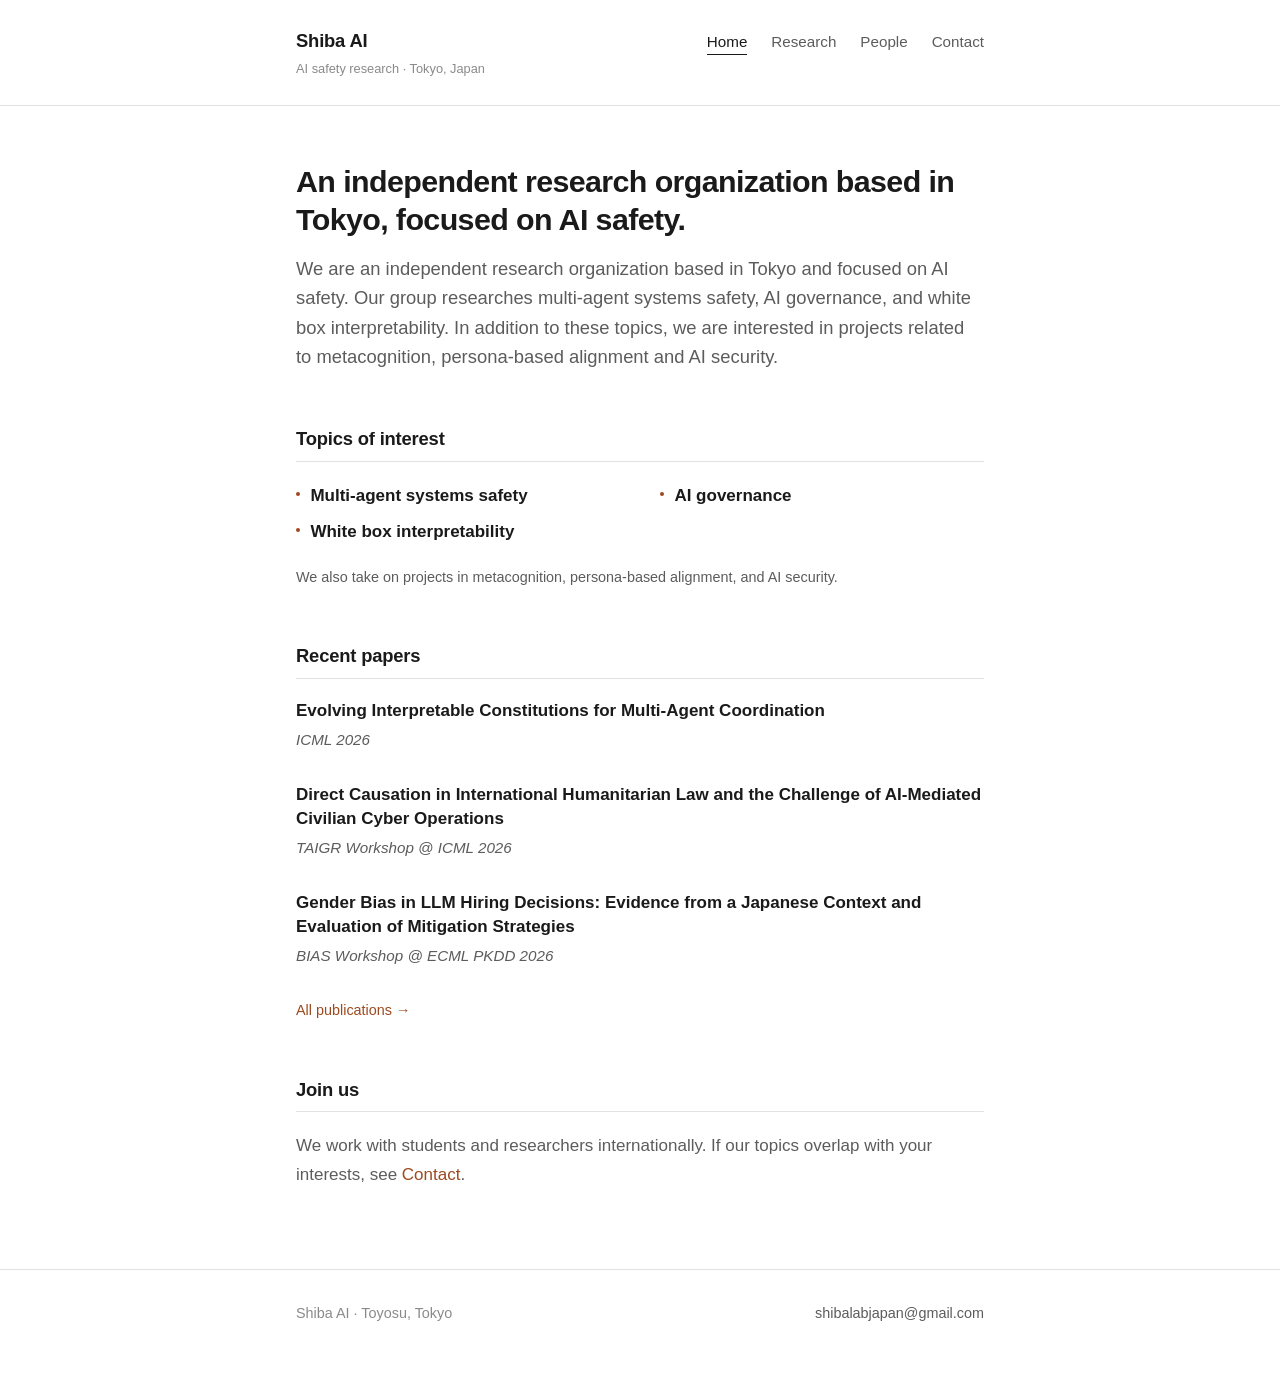
==== index.html @ 81f7149a "add shiba ai website" ====
<!DOCTYPE html>
<html lang="en">
<head>
<meta charset="utf-8">
<meta name="viewport" content="width=device-width, initial-scale=1">
<title>Shiba AI</title>
<meta name="description" content="Shiba AI is an independent research organization based in Tokyo, focused on AI safety.">
<link rel="stylesheet" href="css/style.css">
</head>
<body>

<header class="site-header">
  <div class="wrap">
    <a class="brand" href="index.html">Shiba AI<span>AI safety research &middot; Tokyo, Japan</span></a>
    <nav class="nav">
      <a href="index.html" aria-current="page">Home</a>
      <a href="research.html">Research</a>
      <a href="people.html">People</a>
      <a href="contact.html">Contact</a>
    </nav>
  </div>
</header>

<main class="wrap">

  <h1>An independent research organization based in Tokyo, focused on AI safety.</h1>

  <p class="lede">We are an independent research organization based in Tokyo and
    focused on AI safety. Our group researches multi-agent systems safety, AI
    governance, and white box interpretability. In addition to these topics, we
    are interested in projects related to metacognition, persona-based alignment
    and AI security.</p>

  <h2>Topics of interest</h2>

  <ul class="topics">
    <li>Multi-agent systems safety</li>
    <li>AI governance</li>
    <li>White box interpretability</li>
  </ul>

  <p class="small muted">We also take on projects in metacognition,
    persona-based alignment, and AI security.</p>

  <h2>Recent papers</h2>

  <ul class="pub-list">
    <li class="pub">
      <a class="pub-title" href="https://arxiv.org/abs/2602.00755">Evolving Interpretable Constitutions for Multi-Agent Coordination</a>
      <span class="pub-venue">ICML 2026</span>
    </li>
    <li class="pub">
      <a class="pub-title" href="https://arxiv.org/abs/2606.29175">Direct Causation in International Humanitarian Law and the Challenge of AI-Mediated Civilian Cyber Operations</a>
      <span class="pub-venue">TAIGR Workshop @ ICML 2026</span>
    </li>
    <li class="pub">
      <a class="pub-title" href="https://arxiv.org/abs/2606.18649">Gender Bias in LLM Hiring Decisions: Evidence from a Japanese Context and Evaluation of Mitigation Strategies</a>
      <span class="pub-venue">BIAS Workshop @ ECML PKDD 2026</span>
    </li>
  </ul>

  <p class="small"><a href="research.html">All publications &rarr;</a></p>

  <h2>Join us</h2>

  <p class="muted">We work with students and researchers internationally. If our
    topics overlap with your interests, see <a href="contact.html">Contact</a>.</p>

</main>

<footer class="site-footer">
  <div class="wrap">
    <span>Shiba AI &middot; Toyosu, Tokyo</span>
    <span><a href="mailto:shibalabjapan@gmail.com">shibalabjapan@gmail.com</a></span>
  </div>
</footer>

</body>
</html>
---- css/style.css ----
/* Shiba AI — single stylesheet for the whole site.
   Design: black-on-white academic minimal, one narrow column, generous whitespace.
   Only one accent colour (--accent) is used, for links. */

:root {
  --bg: #ffffff;
  --fg: #1a1a1a;
  --fg-muted: #5c5c5c;
  --fg-faint: #8a8a8a;
  --rule: #e2e2e2;
  --accent: #9c4a1f;
  --accent-bg: #faf5f1;
  --measure: 46rem;
  --font: -apple-system, BlinkMacSystemFont, "Segoe UI", "Helvetica Neue",
    Arial, "Hiragino Kaku Gothic ProN", "Noto Sans JP", sans-serif;
}

@media (prefers-color-scheme: dark) {
  :root {
    --bg: #131313;
    --fg: #e8e6e3;
    --fg-muted: #a8a4a0;
    --fg-faint: #7d7a76;
    --rule: #2e2c2a;
    --accent: #e09a6a;
    --accent-bg: #1c1917;
  }
}

*,
*::before,
*::after {
  box-sizing: border-box;
}

html {
  -webkit-text-size-adjust: 100%;
}

body {
  margin: 0;
  background: var(--bg);
  color: var(--fg);
  font-family: var(--font);
  font-size: 17px;
  line-height: 1.65;
  -webkit-font-smoothing: antialiased;
}

.wrap {
  max-width: var(--measure);
  margin: 0 auto;
  padding: 0 1.5rem;
}

/* ---------- links ---------- */

a {
  color: var(--accent);
  text-decoration: none;
  border-bottom: 1px solid transparent;
}

a:hover {
  border-bottom-color: currentColor;
}

/* ---------- header / nav ---------- */

.site-header {
  border-bottom: 1px solid var(--rule);
  padding: 1.6rem 0;
  margin-bottom: 3.5rem;
}

.site-header .wrap {
  display: flex;
  flex-wrap: wrap;
  align-items: baseline;
  justify-content: space-between;
  gap: 0.75rem 2rem;
}

.brand {
  font-size: 1.15rem;
  font-weight: 600;
  letter-spacing: -0.01em;
  color: var(--fg);
  border: 0;
}

.brand:hover {
  border: 0;
  color: var(--accent);
}

.brand span {
  display: block;
  font-size: 0.8rem;
  font-weight: 400;
  letter-spacing: 0;
  color: var(--fg-faint);
  margin-top: 0.15rem;
}

.nav {
  display: flex;
  flex-wrap: wrap;
  gap: 1.5rem;
  font-size: 0.95rem;
}

.nav a {
  color: var(--fg-muted);
}

.nav a[aria-current="page"] {
  color: var(--fg);
  border-bottom: 1px solid var(--fg);
}

/* ---------- typography ---------- */

h1 {
  font-size: 1.9rem;
  line-height: 1.25;
  letter-spacing: -0.02em;
  margin: 0 0 1rem;
}

h2 {
  font-size: 1.15rem;
  letter-spacing: -0.01em;
  margin: 3.25rem 0 1.25rem;
  padding-bottom: 0.4rem;
  border-bottom: 1px solid var(--rule);
}

h3 {
  font-size: 1rem;
  margin: 2rem 0 0.6rem;
}

p {
  margin: 0 0 1.1rem;
}

.lede {
  font-size: 1.15rem;
  line-height: 1.6;
  color: var(--fg-muted);
}

.muted {
  color: var(--fg-muted);
}

.small {
  font-size: 0.9rem;
}

/* ---------- research topics (home) ---------- */

.topics {
  list-style: none;
  margin: 0 0 1.25rem;
  padding: 0;
  display: grid;
  gap: 0.5rem 2.5rem;
  grid-template-columns: repeat(auto-fit, minmax(15rem, 1fr));
}

.topics li {
  min-width: 0;
  font-weight: 600;
  padding-left: 0.9rem;
  position: relative;
}

.topics li::before {
  content: "";
  position: absolute;
  left: 0;
  top: 0.62em;
  width: 4px;
  height: 4px;
  border-radius: 50%;
  background: var(--accent);
}

/* ---------- publications ---------- */

.pub-list {
  list-style: none;
  margin: 0;
  padding: 0;
}

.pub {
  margin-bottom: 1.9rem;
}

.pub-title {
  display: block;
  color: var(--fg);
  font-weight: 600;
  line-height: 1.45;
}

a.pub-title:hover {
  color: var(--accent);
  border-bottom-color: transparent;
}

.pub-authors {
  display: block;
  font-size: 0.95rem;
  color: var(--fg-muted);
  margin-top: 0.15rem;
}

.pub-venue {
  display: block;
  font-size: 0.95rem;
  color: var(--fg-muted);
  font-style: italic;
  margin-top: 0.15rem;
}

.pub-links {
  margin-top: 0.35rem;
  font-size: 0.88rem;
  display: flex;
  flex-wrap: wrap;
  gap: 0.9rem;
}

/* ---------- people ---------- */

.people-group {
  margin-bottom: 2.5rem;
}

.people-group h2 {
  margin-top: 2.5rem;
}

.people {
  list-style: none;
  margin: 0;
  padding: 0;
  display: grid;
  gap: 0.35rem 2rem;
  grid-template-columns: repeat(auto-fill, minmax(13rem, 1fr));
}

.people li {
  min-width: 0;
}

.people .role {
  color: var(--fg-faint);
  font-size: 0.88rem;
}

/* ---------- contact ---------- */

.facts {
  margin: 0;
}

.facts dt {
  font-weight: 600;
  font-size: 0.9rem;
  color: var(--fg-faint);
  margin-top: 1.4rem;
}

.facts dd {
  margin: 0.15rem 0 0;
}

/* ---------- editorial placeholder ----------
   Deliberately loud so draft copy can't ship by accident.
   Delete the whole .todo block once the real text is in. */

.todo {
  border: 1px dashed var(--accent);
  background: var(--accent-bg);
  border-radius: 4px;
  padding: 1rem 1.2rem;
  margin: 0 0 1.5rem;
  font-size: 0.95rem;
  color: var(--fg-muted);
}

.todo strong {
  color: var(--accent);
  display: block;
  font-size: 0.78rem;
  letter-spacing: 0.08em;
  text-transform: uppercase;
  margin-bottom: 0.3rem;
}

.todo :last-child {
  margin-bottom: 0;
}

/* ---------- footer ---------- */

.site-footer {
  margin-top: 5rem;
  padding: 2rem 0 3rem;
  border-top: 1px solid var(--rule);
  font-size: 0.9rem;
  color: var(--fg-faint);
}

.site-footer .wrap {
  display: flex;
  flex-wrap: wrap;
  gap: 0.5rem 2rem;
  justify-content: space-between;
}

.site-footer a {
  color: var(--fg-muted);
}

@media (max-width: 34rem) {
  body {
    font-size: 16px;
  }

  .site-header {
    margin-bottom: 2.5rem;
  }

  h1 {
    font-size: 1.6rem;
  }
}
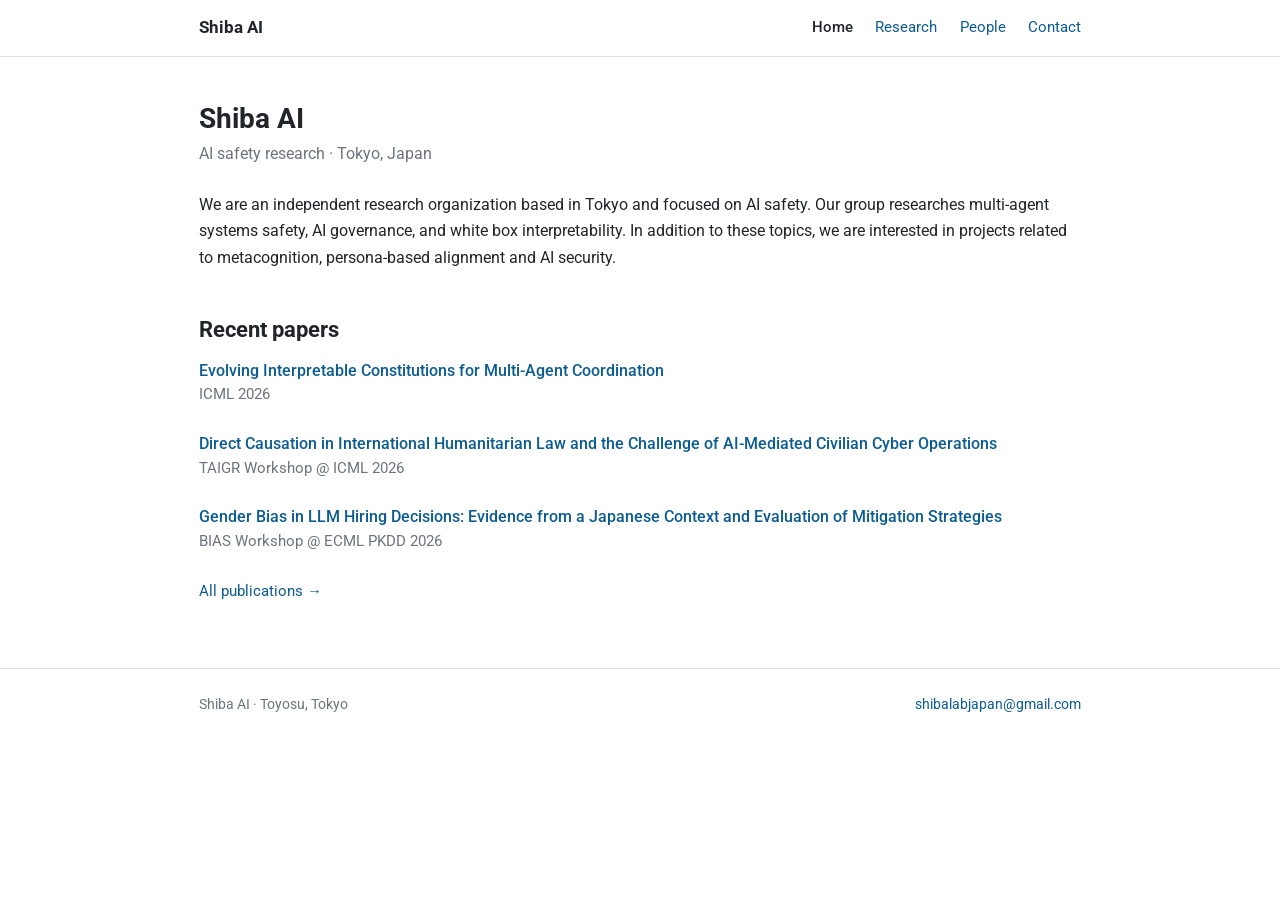
==== commit b8c9403f: "widen layout and adopt cleaner typography, trim filler copy" ====
--- a/index.html
+++ b/index.html
@@ -5,13 +5,19 @@
 <meta name="viewport" content="width=device-width, initial-scale=1">
 <title>Shiba AI</title>
 <meta name="description" content="Shiba AI is an independent research organization based in Tokyo, focused on AI safety.">
+<!-- STAGING ONLY: keeps the preview URL out of search results.
+     DELETE this meta tag when the site goes live on shiba-ai.jp. -->
+<meta name="robots" content="noindex, nofollow">
+<link rel="preconnect" href="https://fonts.googleapis.com">
+<link rel="preconnect" href="https://fonts.gstatic.com" crossorigin>
+<link href="https://fonts.googleapis.com/css2?family=Roboto:wght@400;500;700&display=swap" rel="stylesheet">
 <link rel="stylesheet" href="css/style.css">
 </head>
 <body>
 
 <header class="site-header">
   <div class="wrap">
-    <a class="brand" href="index.html">Shiba AI<span>AI safety research &middot; Tokyo, Japan</span></a>
+    <a class="brand" href="index.html">Shiba AI</a>
     <nav class="nav">
       <a href="index.html" aria-current="page">Home</a>
       <a href="research.html">Research</a>
@@ -23,24 +29,14 @@
 
 <main class="wrap">
 
-  <h1>An independent research organization based in Tokyo, focused on AI safety.</h1>
+  <h1>Shiba AI</h1>
+  <p class="subtitle">AI safety research &middot; Tokyo, Japan</p>
 
-  <p class="lede">We are an independent research organization based in Tokyo and
-    focused on AI safety. Our group researches multi-agent systems safety, AI
-    governance, and white box interpretability. In addition to these topics, we
-    are interested in projects related to metacognition, persona-based alignment
-    and AI security.</p>
-
-  <h2>Topics of interest</h2>
-
-  <ul class="topics">
-    <li>Multi-agent systems safety</li>
-    <li>AI governance</li>
-    <li>White box interpretability</li>
-  </ul>
-
-  <p class="small muted">We also take on projects in metacognition,
-    persona-based alignment, and AI security.</p>
+  <p>We are an independent research organization based in Tokyo and focused on
+    AI safety. Our group researches multi-agent systems safety, AI governance,
+    and white box interpretability. In addition to these topics, we are
+    interested in projects related to metacognition, persona-based alignment and
+    AI security.</p>
 
   <h2>Recent papers</h2>
 
@@ -61,11 +57,6 @@
 
   <p class="small"><a href="research.html">All publications &rarr;</a></p>
 
-  <h2>Join us</h2>
-
-  <p class="muted">We work with students and researchers internationally. If our
-    topics overlap with your interests, see <a href="contact.html">Contact</a>.</p>
-
 </main>
 
 <footer class="site-footer">
--- a/css/style.css
+++ b/css/style.css
@@ -1,29 +1,29 @@
 /* Shiba AI — single stylesheet for the whole site.
-   Design: black-on-white academic minimal, one narrow column, generous whitespace.
-   Only one accent colour (--accent) is used, for links. */
+   Layout and palette follow robirahman.com (Astro source, MIT): 930px measure,
+   Roboto, blue links, near-black dark mode. */
 
 :root {
   --bg: #ffffff;
-  --fg: #1a1a1a;
-  --fg-muted: #5c5c5c;
-  --fg-faint: #8a8a8a;
-  --rule: #e2e2e2;
-  --accent: #9c4a1f;
-  --accent-bg: #faf5f1;
-  --measure: 46rem;
-  --font: -apple-system, BlinkMacSystemFont, "Segoe UI", "Helvetica Neue",
-    Arial, "Hiragino Kaku Gothic ProN", "Noto Sans JP", sans-serif;
+  --fg: #212529;
+  --fg-muted: #6c757d;
+  --rule: #dee2e6;
+  --link: #0c5c91;
+  --link-hover: #0a4f7b;
+  --surface: #f8f9fa;
+  --measure: 930px;
+  --font: "Roboto", -apple-system, BlinkMacSystemFont, "Segoe UI",
+    "Hiragino Kaku Gothic ProN", "Noto Sans JP", sans-serif;
 }
 
 @media (prefers-color-scheme: dark) {
   :root {
-    --bg: #131313;
-    --fg: #e8e6e3;
-    --fg-muted: #a8a4a0;
-    --fg-faint: #7d7a76;
-    --rule: #2e2c2a;
-    --accent: #e09a6a;
-    --accent-bg: #1c1917;
+    --bg: #0f1117;
+    --fg: #e2e8f0;
+    --fg-muted: #94a3b8;
+    --rule: #2d3748;
+    --link: #60a5d4;
+    --link-hover: #93c5e8;
+    --surface: #1e2030;
   }
 }
 
@@ -42,7 +42,7 @@
   background: var(--bg);
   color: var(--fg);
   font-family: var(--font);
-  font-size: 17px;
+  font-size: 1rem;
   line-height: 1.65;
   -webkit-font-smoothing: antialiased;
 }
@@ -56,99 +56,83 @@
 /* ---------- links ---------- */
 
 a {
-  color: var(--accent);
+  color: var(--link);
   text-decoration: none;
-  border-bottom: 1px solid transparent;
 }
 
 a:hover {
-  border-bottom-color: currentColor;
+  color: var(--link-hover);
+  text-decoration: underline;
 }
 
 /* ---------- header / nav ---------- */
 
 .site-header {
   border-bottom: 1px solid var(--rule);
-  padding: 1.6rem 0;
-  margin-bottom: 3.5rem;
+  margin-bottom: 2.75rem;
 }
 
 .site-header .wrap {
-  display: flex;
-  flex-wrap: wrap;
-  align-items: baseline;
+  min-height: 56px;
+  display: flex;
+  flex-wrap: wrap;
+  align-items: center;
   justify-content: space-between;
-  gap: 0.75rem 2rem;
+  gap: 0.5rem 2rem;
+  padding-top: 0.5rem;
+  padding-bottom: 0.5rem;
 }
 
 .brand {
-  font-size: 1.15rem;
-  font-weight: 600;
-  letter-spacing: -0.01em;
+  font-size: 1.05rem;
+  font-weight: 700;
   color: var(--fg);
-  border: 0;
 }
 
 .brand:hover {
-  border: 0;
-  color: var(--accent);
-}
-
-.brand span {
-  display: block;
-  font-size: 0.8rem;
-  font-weight: 400;
-  letter-spacing: 0;
-  color: var(--fg-faint);
-  margin-top: 0.15rem;
+  color: var(--link);
+  text-decoration: none;
 }
 
 .nav {
   display: flex;
   flex-wrap: wrap;
-  gap: 1.5rem;
+  gap: 1.4rem;
   font-size: 0.95rem;
-}
-
-.nav a {
-  color: var(--fg-muted);
 }
 
 .nav a[aria-current="page"] {
   color: var(--fg);
-  border-bottom: 1px solid var(--fg);
+  font-weight: 500;
 }
 
 /* ---------- typography ---------- */
 
 h1 {
-  font-size: 1.9rem;
-  line-height: 1.25;
-  letter-spacing: -0.02em;
-  margin: 0 0 1rem;
+  font-size: 1.75rem;
+  line-height: 1.3;
+  margin: 0 0 0.25rem;
 }
 
 h2 {
+  font-size: 1.4rem;
+  line-height: 1.3;
+  margin: 2.75rem 0 1rem;
+}
+
+h3 {
   font-size: 1.15rem;
-  letter-spacing: -0.01em;
-  margin: 3.25rem 0 1.25rem;
-  padding-bottom: 0.4rem;
-  border-bottom: 1px solid var(--rule);
-}
-
-h3 {
-  font-size: 1rem;
-  margin: 2rem 0 0.6rem;
+  line-height: 1.3;
+  margin: 1.75rem 0 0.5rem;
 }
 
 p {
   margin: 0 0 1.1rem;
 }
 
-.lede {
-  font-size: 1.15rem;
-  line-height: 1.6;
-  color: var(--fg-muted);
+.subtitle {
+  color: var(--fg-muted);
+  margin: 0 0 1.5rem;
 }
 
 .muted {
@@ -156,36 +140,7 @@
 }
 
 .small {
-  font-size: 0.9rem;
-}
-
-/* ---------- research topics (home) ---------- */
-
-.topics {
-  list-style: none;
-  margin: 0 0 1.25rem;
-  padding: 0;
-  display: grid;
-  gap: 0.5rem 2.5rem;
-  grid-template-columns: repeat(auto-fit, minmax(15rem, 1fr));
-}
-
-.topics li {
-  min-width: 0;
-  font-weight: 600;
-  padding-left: 0.9rem;
-  position: relative;
-}
-
-.topics li::before {
-  content: "";
-  position: absolute;
-  left: 0;
-  top: 0.62em;
-  width: 4px;
-  height: 4px;
-  border-radius: 50%;
-  background: var(--accent);
+  font-size: 0.925rem;
 }
 
 /* ---------- publications ---------- */
@@ -197,61 +152,44 @@
 }
 
 .pub {
-  margin-bottom: 1.9rem;
+  margin-bottom: 1.6rem;
 }
 
 .pub-title {
   display: block;
-  color: var(--fg);
-  font-weight: 600;
-  line-height: 1.45;
-}
-
-a.pub-title:hover {
-  color: var(--accent);
-  border-bottom-color: transparent;
+  font-weight: 500;
+  line-height: 1.4;
 }
 
 .pub-authors {
   display: block;
   font-size: 0.95rem;
   color: var(--fg-muted);
-  margin-top: 0.15rem;
 }
 
 .pub-venue {
   display: block;
   font-size: 0.95rem;
   color: var(--fg-muted);
-  font-style: italic;
+}
+
+.pub-links {
+  display: flex;
+  flex-wrap: wrap;
+  gap: 0.9rem;
+  font-size: 0.9rem;
   margin-top: 0.15rem;
 }
 
-.pub-links {
-  margin-top: 0.35rem;
-  font-size: 0.88rem;
-  display: flex;
-  flex-wrap: wrap;
-  gap: 0.9rem;
-}
-
 /* ---------- people ---------- */
-
-.people-group {
-  margin-bottom: 2.5rem;
-}
-
-.people-group h2 {
-  margin-top: 2.5rem;
-}
 
 .people {
   list-style: none;
   margin: 0;
   padding: 0;
   display: grid;
-  gap: 0.35rem 2rem;
-  grid-template-columns: repeat(auto-fill, minmax(13rem, 1fr));
+  gap: 0.3rem 2rem;
+  grid-template-columns: repeat(auto-fill, minmax(14rem, 1fr));
 }
 
 .people li {
@@ -259,8 +197,8 @@
 }
 
 .people .role {
-  color: var(--fg-faint);
-  font-size: 0.88rem;
+  color: var(--fg-muted);
+  font-size: 0.9rem;
 }
 
 /* ---------- contact ---------- */
@@ -270,74 +208,43 @@
 }
 
 .facts dt {
-  font-weight: 600;
-  font-size: 0.9rem;
-  color: var(--fg-faint);
-  margin-top: 1.4rem;
+  font-weight: 500;
+  color: var(--fg-muted);
+  font-size: 0.9rem;
+  margin-top: 1.25rem;
 }
 
 .facts dd {
-  margin: 0.15rem 0 0;
-}
-
-/* ---------- editorial placeholder ----------
-   Deliberately loud so draft copy can't ship by accident.
-   Delete the whole .todo block once the real text is in. */
-
-.todo {
-  border: 1px dashed var(--accent);
-  background: var(--accent-bg);
-  border-radius: 4px;
-  padding: 1rem 1.2rem;
-  margin: 0 0 1.5rem;
-  font-size: 0.95rem;
-  color: var(--fg-muted);
-}
-
-.todo strong {
-  color: var(--accent);
-  display: block;
-  font-size: 0.78rem;
-  letter-spacing: 0.08em;
-  text-transform: uppercase;
-  margin-bottom: 0.3rem;
-}
-
-.todo :last-child {
-  margin-bottom: 0;
+  margin: 0.1rem 0 0;
 }
 
 /* ---------- footer ---------- */
 
 .site-footer {
-  margin-top: 5rem;
-  padding: 2rem 0 3rem;
+  margin-top: 4rem;
   border-top: 1px solid var(--rule);
-  font-size: 0.9rem;
-  color: var(--fg-faint);
+  padding: 1.5rem 0 2.5rem;
+  font-size: 0.9rem;
+  color: var(--fg-muted);
 }
 
 .site-footer .wrap {
   display: flex;
   flex-wrap: wrap;
-  gap: 0.5rem 2rem;
+  gap: 0.4rem 2rem;
   justify-content: space-between;
 }
 
-.site-footer a {
-  color: var(--fg-muted);
-}
-
 @media (max-width: 34rem) {
-  body {
-    font-size: 16px;
-  }
-
   .site-header {
-    margin-bottom: 2.5rem;
+    margin-bottom: 2rem;
   }
 
   h1 {
-    font-size: 1.6rem;
-  }
-}
+    font-size: 1.5rem;
+  }
+
+  h2 {
+    font-size: 1.25rem;
+  }
+}
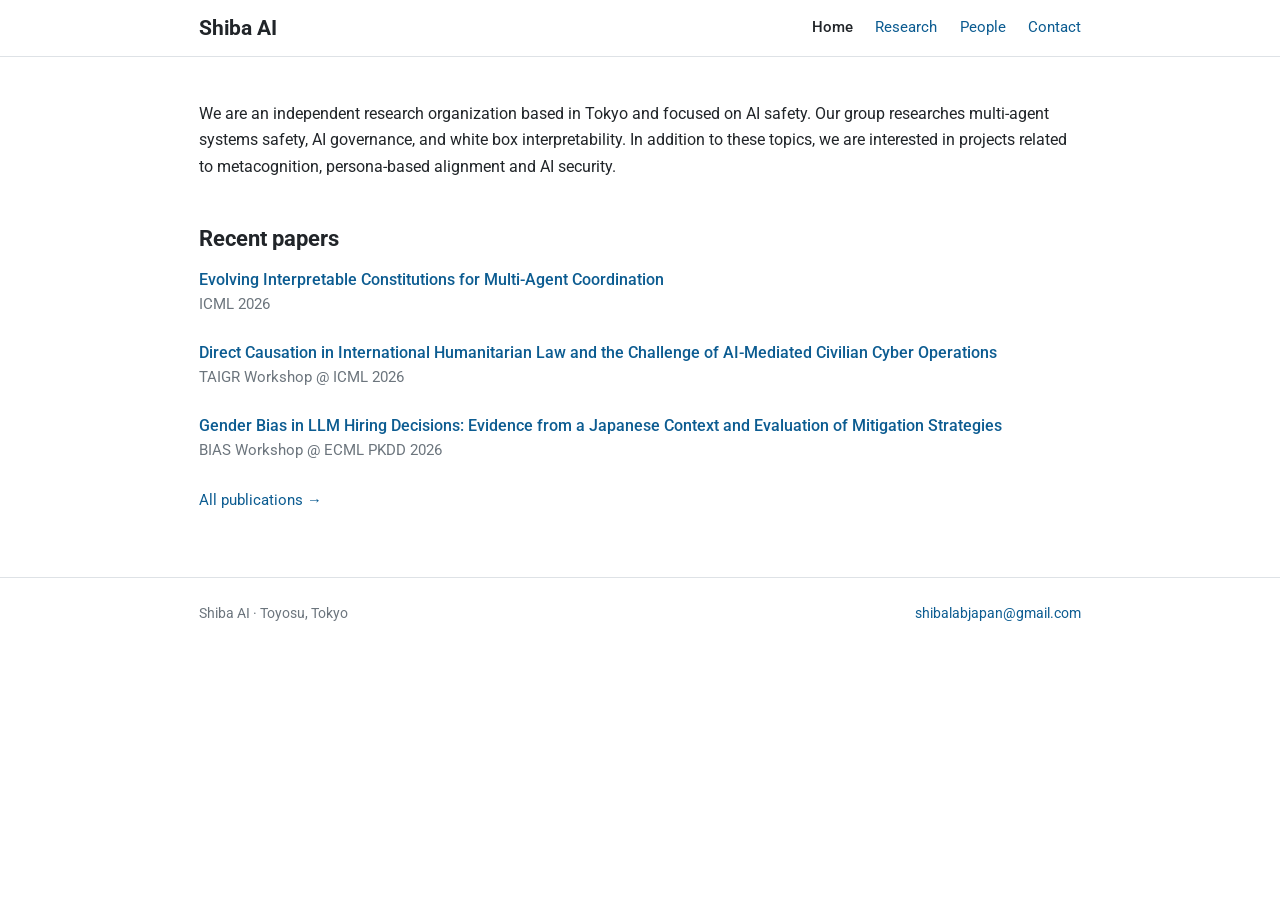
==== commit e2ccf97f: "enlarge header wordmark and drop redundant homepage title" ====
--- a/index.html
+++ b/index.html
@@ -17,7 +17,7 @@
 
 <header class="site-header">
   <div class="wrap">
-    <a class="brand" href="index.html">Shiba AI</a>
+    <h1><a class="brand" href="index.html">Shiba AI</a></h1>
     <nav class="nav">
       <a href="index.html" aria-current="page">Home</a>
       <a href="research.html">Research</a>
@@ -28,9 +28,6 @@
 </header>
 
 <main class="wrap">
-
-  <h1>Shiba AI</h1>
-  <p class="subtitle">AI safety research &middot; Tokyo, Japan</p>
 
   <p>We are an independent research organization based in Tokyo and focused on
     AI safety. Our group researches multi-agent systems safety, AI governance,
--- a/css/style.css
+++ b/css/style.css
@@ -84,14 +84,23 @@
 }
 
 .brand {
-  font-size: 1.05rem;
+  font-size: 1.3rem;
   font-weight: 700;
+  letter-spacing: -0.01em;
   color: var(--fg);
 }
 
 .brand:hover {
   color: var(--link);
   text-decoration: none;
+}
+
+/* On the homepage the brand IS the page's h1 — keep it at brand size. */
+.site-header h1 {
+  font-size: inherit;
+  line-height: inherit;
+  font-weight: inherit;
+  margin: 0;
 }
 
 .nav {
@@ -130,15 +139,6 @@
   margin: 0 0 1.1rem;
 }
 
-.subtitle {
-  color: var(--fg-muted);
-  margin: 0 0 1.5rem;
-}
-
-.muted {
-  color: var(--fg-muted);
-}
-
 .small {
   font-size: 0.925rem;
 }
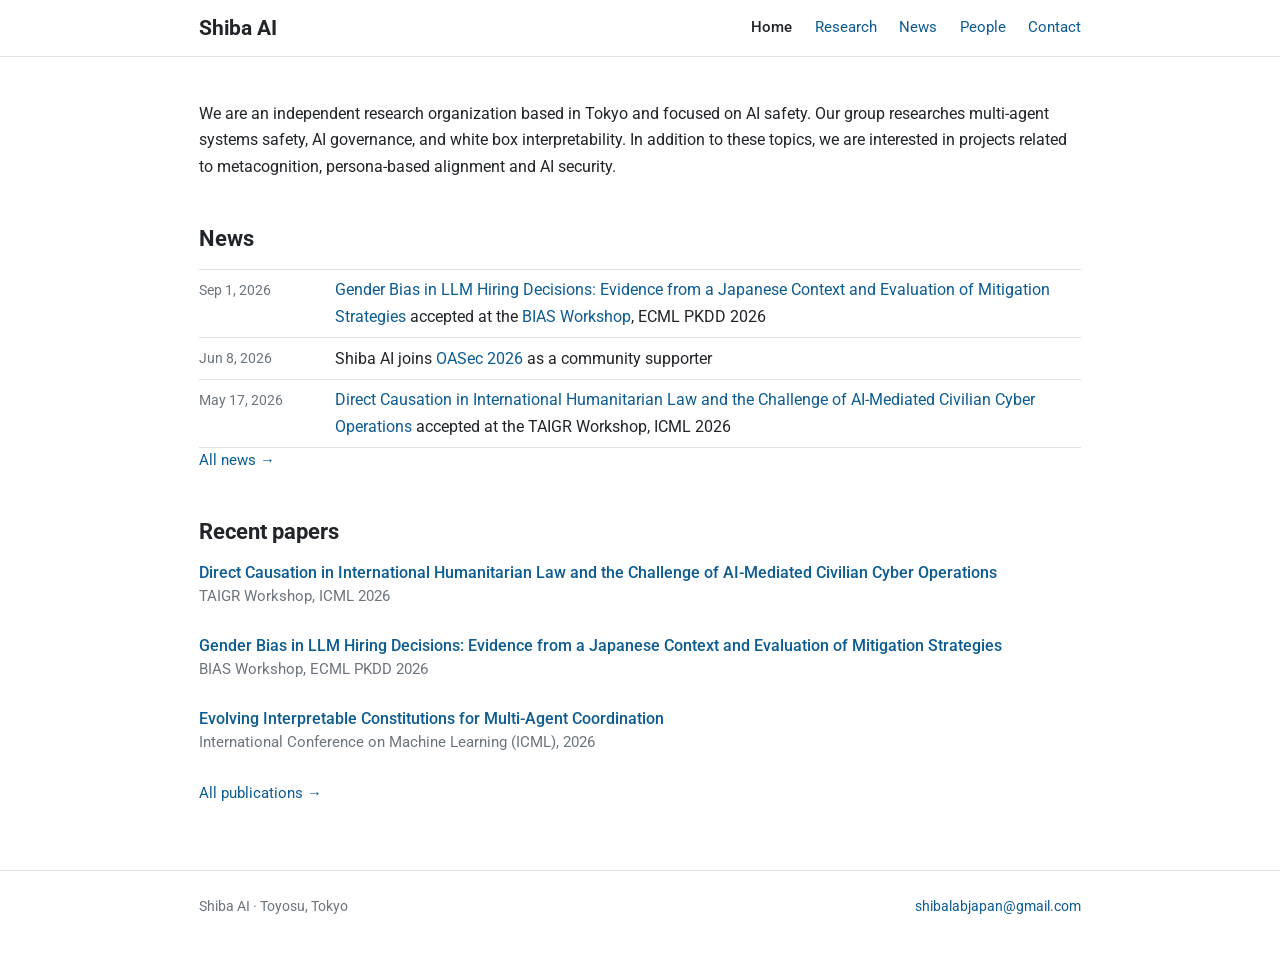
==== commit 6a4ac5c0: "trim news to four items and name the accepted papers" ====
--- a/index.html
+++ b/index.html
@@ -21,6 +21,7 @@
     <nav class="nav">
       <a href="index.html" aria-current="page">Home</a>
       <a href="research.html">Research</a>
+      <a href="news.html">News</a>
       <a href="people.html">People</a>
       <a href="contact.html">Contact</a>
     </nav>
@@ -35,20 +36,39 @@
     interested in projects related to metacognition, persona-based alignment and
     AI security.</p>
 
+  <h2>News</h2>
+
+  <ul class="news">
+    <li>
+      <span class="news-date">Sep 1, 2026</span>
+      <span class="news-item"><a href="https://arxiv.org/abs/2606.18649">Gender Bias in LLM Hiring Decisions: Evidence from a Japanese Context and Evaluation of Mitigation Strategies</a> accepted at the <a href="https://sites.google.com/view/bias-2026-ecmlpkdd">BIAS Workshop</a>, ECML PKDD 2026</span>
+    </li>
+    <li>
+      <span class="news-date">Jun 8, 2026</span>
+      <span class="news-item">Shiba AI joins <a href="https://oasec.org/">OASec 2026</a> as a community supporter</span>
+    </li>
+    <li>
+      <span class="news-date">May 17, 2026</span>
+      <span class="news-item"><a href="https://arxiv.org/abs/2606.29175">Direct Causation in International Humanitarian Law and the Challenge of AI-Mediated Civilian Cyber Operations</a> accepted at the TAIGR Workshop, ICML 2026</span>
+    </li>
+  </ul>
+
+  <p class="small"><a href="news.html">All news &rarr;</a></p>
+
   <h2>Recent papers</h2>
 
   <ul class="pub-list">
     <li class="pub">
-      <a class="pub-title" href="https://arxiv.org/abs/2602.00755">Evolving Interpretable Constitutions for Multi-Agent Coordination</a>
-      <span class="pub-venue">ICML 2026</span>
-    </li>
-    <li class="pub">
       <a class="pub-title" href="https://arxiv.org/abs/2606.29175">Direct Causation in International Humanitarian Law and the Challenge of AI-Mediated Civilian Cyber Operations</a>
-      <span class="pub-venue">TAIGR Workshop @ ICML 2026</span>
+      <span class="pub-venue">TAIGR Workshop, ICML 2026</span>
     </li>
     <li class="pub">
       <a class="pub-title" href="https://arxiv.org/abs/2606.18649">Gender Bias in LLM Hiring Decisions: Evidence from a Japanese Context and Evaluation of Mitigation Strategies</a>
-      <span class="pub-venue">BIAS Workshop @ ECML PKDD 2026</span>
+      <span class="pub-venue">BIAS Workshop, ECML PKDD 2026</span>
+    </li>
+    <li class="pub">
+      <a class="pub-title" href="https://arxiv.org/abs/2602.00755">Evolving Interpretable Constitutions for Multi-Agent Coordination</a>
+      <span class="pub-venue">International Conference on Machine Learning (ICML), 2026</span>
     </li>
   </ul>
 
--- a/css/style.css
+++ b/css/style.css
@@ -181,6 +181,44 @@
   margin-top: 0.15rem;
 }
 
+.pub-date {
+  color: var(--fg-muted);
+}
+
+/* ---------- news ---------- */
+
+.news {
+  list-style: none;
+  margin: 0;
+  padding: 0;
+}
+
+.news li {
+  display: grid;
+  grid-template-columns: 7.5rem 1fr;
+  gap: 0 1rem;
+  padding: 0.45rem 0;
+  border-bottom: 1px solid var(--rule);
+}
+
+.news li:first-child {
+  border-top: 1px solid var(--rule);
+}
+
+.news-date {
+  color: var(--fg-muted);
+  font-size: 0.9rem;
+  padding-top: 0.1rem;
+  white-space: nowrap;
+}
+
+@media (max-width: 34rem) {
+  .news li {
+    grid-template-columns: 1fr;
+    gap: 0.1rem;
+  }
+}
+
 /* ---------- people ---------- */
 
 .people {
@@ -188,18 +226,30 @@
   margin: 0;
   padding: 0;
   display: grid;
-  gap: 0.3rem 2rem;
-  grid-template-columns: repeat(auto-fill, minmax(14rem, 1fr));
+  gap: 0.3rem 1.5rem;
+  /* 12rem gives 4 columns at full width, so 32 names read as 8 rows rather
+     than 11. Raise it to 14rem for 3 wider columns if long names wrap badly. */
+  grid-template-columns: repeat(auto-fill, minmax(12rem, 1fr));
 }
 
 .people li {
   min-width: 0;
 }
 
-.people .role {
-  color: var(--fg-muted);
-  font-size: 0.9rem;
-}
+/* Alumni carry a current affiliation, so they need wider columns. */
+.people-wide {
+  grid-template-columns: repeat(auto-fill, minmax(20rem, 1fr));
+}
+
+.affil {
+  color: var(--fg-muted);
+  font-size: 0.9rem;
+}
+
+.affil::before {
+  content: "— ";
+}
+
 
 /* ---------- contact ---------- */
 
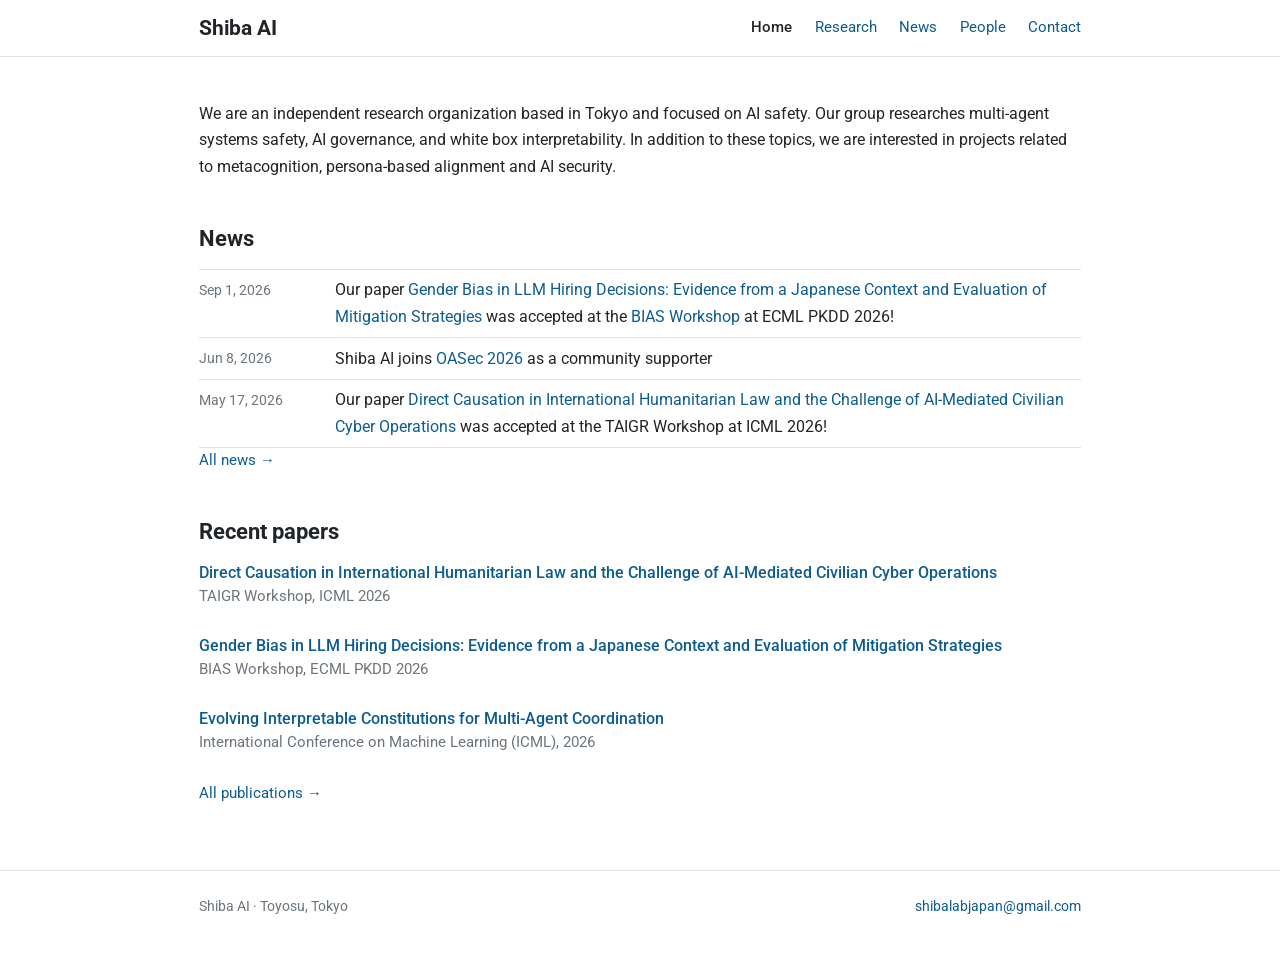
==== commit c3745df1: "write paper acceptances in the lab's own voice" ====
--- a/index.html
+++ b/index.html
@@ -41,7 +41,7 @@
   <ul class="news">
     <li>
       <span class="news-date">Sep 1, 2026</span>
-      <span class="news-item"><a href="https://arxiv.org/abs/2606.18649">Gender Bias in LLM Hiring Decisions: Evidence from a Japanese Context and Evaluation of Mitigation Strategies</a> accepted at the <a href="https://sites.google.com/view/bias-2026-ecmlpkdd">BIAS Workshop</a>, ECML PKDD 2026</span>
+      <span class="news-item">Our paper <a href="https://arxiv.org/abs/2606.18649">Gender Bias in LLM Hiring Decisions: Evidence from a Japanese Context and Evaluation of Mitigation Strategies</a> was accepted at the <a href="https://sites.google.com/view/bias-2026-ecmlpkdd">BIAS Workshop</a> at ECML PKDD 2026!</span>
     </li>
     <li>
       <span class="news-date">Jun 8, 2026</span>
@@ -49,7 +49,7 @@
     </li>
     <li>
       <span class="news-date">May 17, 2026</span>
-      <span class="news-item"><a href="https://arxiv.org/abs/2606.29175">Direct Causation in International Humanitarian Law and the Challenge of AI-Mediated Civilian Cyber Operations</a> accepted at the TAIGR Workshop, ICML 2026</span>
+      <span class="news-item">Our paper <a href="https://arxiv.org/abs/2606.29175">Direct Causation in International Humanitarian Law and the Challenge of AI-Mediated Civilian Cyber Operations</a> was accepted at the TAIGR Workshop at ICML 2026!</span>
     </li>
   </ul>
 
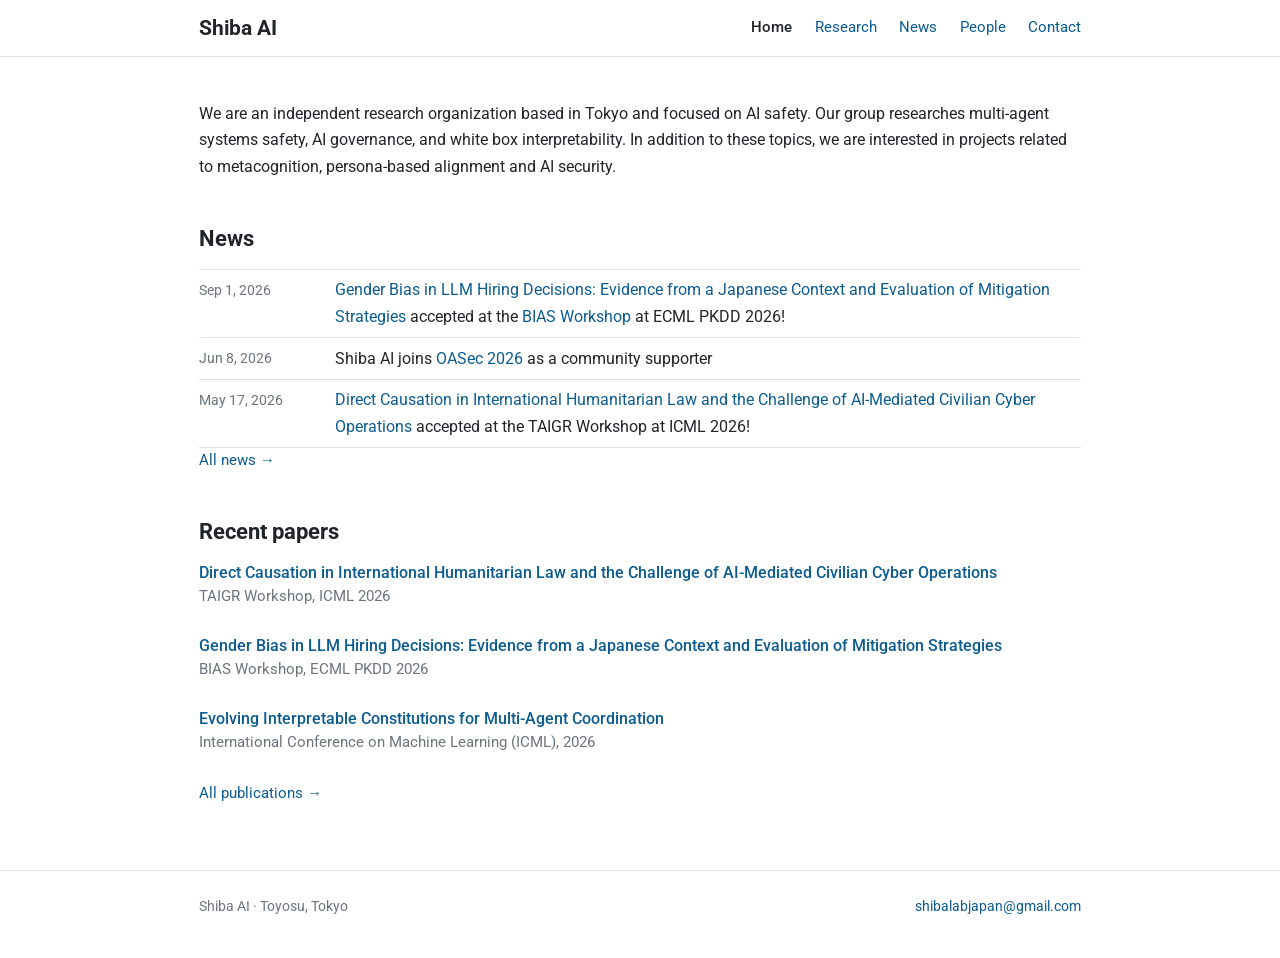
==== commit 15fe7f06: "drop redundant our paper prefix from news" ====
--- a/index.html
+++ b/index.html
@@ -41,7 +41,7 @@
   <ul class="news">
     <li>
       <span class="news-date">Sep 1, 2026</span>
-      <span class="news-item">Our paper <a href="https://arxiv.org/abs/2606.18649">Gender Bias in LLM Hiring Decisions: Evidence from a Japanese Context and Evaluation of Mitigation Strategies</a> was accepted at the <a href="https://sites.google.com/view/bias-2026-ecmlpkdd">BIAS Workshop</a> at ECML PKDD 2026!</span>
+      <span class="news-item"><a href="https://arxiv.org/abs/2606.18649">Gender Bias in LLM Hiring Decisions: Evidence from a Japanese Context and Evaluation of Mitigation Strategies</a> accepted at the <a href="https://sites.google.com/view/bias-2026-ecmlpkdd">BIAS Workshop</a> at ECML PKDD 2026!</span>
     </li>
     <li>
       <span class="news-date">Jun 8, 2026</span>
@@ -49,7 +49,7 @@
     </li>
     <li>
       <span class="news-date">May 17, 2026</span>
-      <span class="news-item">Our paper <a href="https://arxiv.org/abs/2606.29175">Direct Causation in International Humanitarian Law and the Challenge of AI-Mediated Civilian Cyber Operations</a> was accepted at the TAIGR Workshop at ICML 2026!</span>
+      <span class="news-item"><a href="https://arxiv.org/abs/2606.29175">Direct Causation in International Humanitarian Law and the Challenge of AI-Mediated Civilian Cyber Operations</a> accepted at the TAIGR Workshop at ICML 2026!</span>
     </li>
   </ul>
 
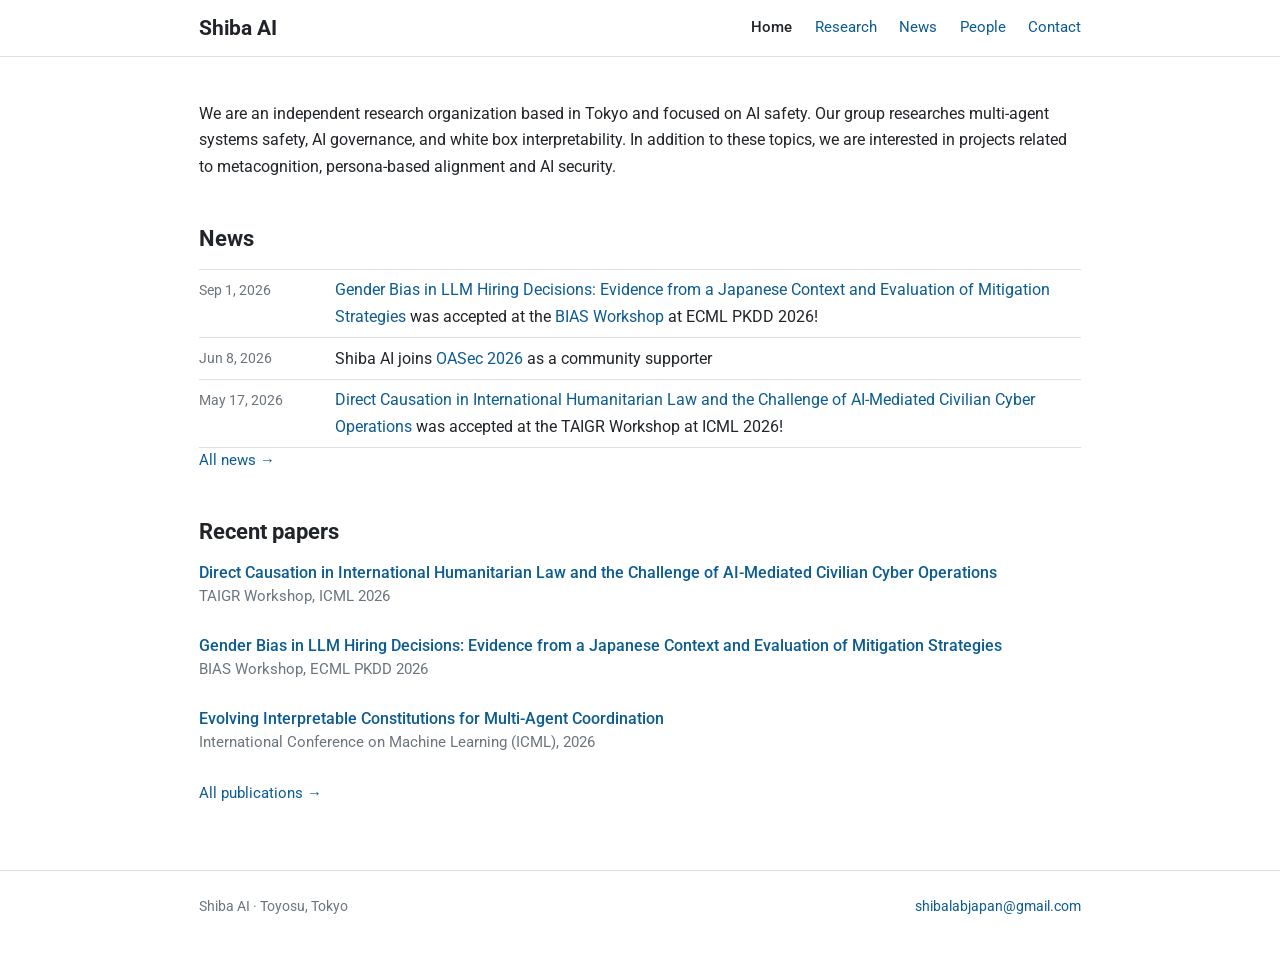
==== commit 920f20f6: "restore was in news wording" ====
--- a/index.html
+++ b/index.html
@@ -41,7 +41,7 @@
   <ul class="news">
     <li>
       <span class="news-date">Sep 1, 2026</span>
-      <span class="news-item"><a href="https://arxiv.org/abs/2606.18649">Gender Bias in LLM Hiring Decisions: Evidence from a Japanese Context and Evaluation of Mitigation Strategies</a> accepted at the <a href="https://sites.google.com/view/bias-2026-ecmlpkdd">BIAS Workshop</a> at ECML PKDD 2026!</span>
+      <span class="news-item"><a href="https://arxiv.org/abs/2606.18649">Gender Bias in LLM Hiring Decisions: Evidence from a Japanese Context and Evaluation of Mitigation Strategies</a> was accepted at the <a href="https://sites.google.com/view/bias-2026-ecmlpkdd">BIAS Workshop</a> at ECML PKDD 2026!</span>
     </li>
     <li>
       <span class="news-date">Jun 8, 2026</span>
@@ -49,7 +49,7 @@
     </li>
     <li>
       <span class="news-date">May 17, 2026</span>
-      <span class="news-item"><a href="https://arxiv.org/abs/2606.29175">Direct Causation in International Humanitarian Law and the Challenge of AI-Mediated Civilian Cyber Operations</a> accepted at the TAIGR Workshop at ICML 2026!</span>
+      <span class="news-item"><a href="https://arxiv.org/abs/2606.29175">Direct Causation in International Humanitarian Law and the Challenge of AI-Mediated Civilian Cyber Operations</a> was accepted at the TAIGR Workshop at ICML 2026!</span>
     </li>
   </ul>
 
